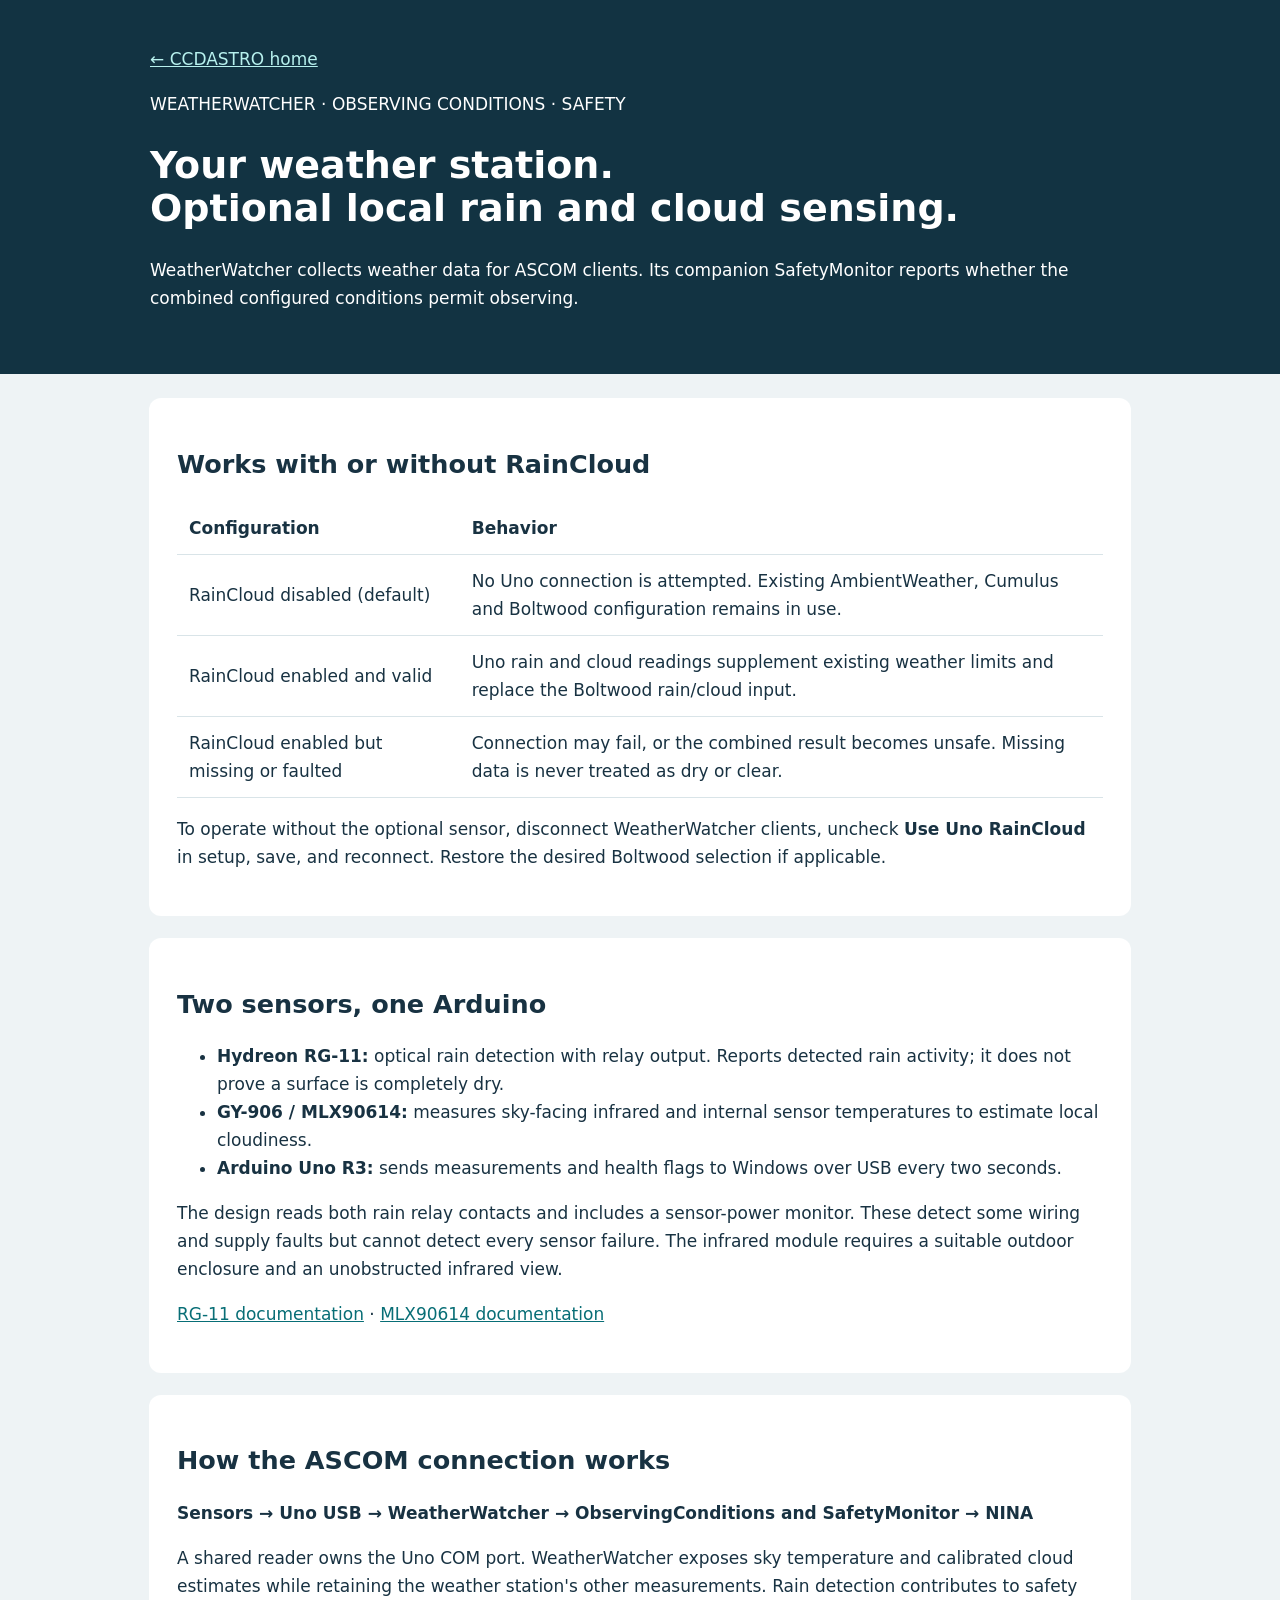
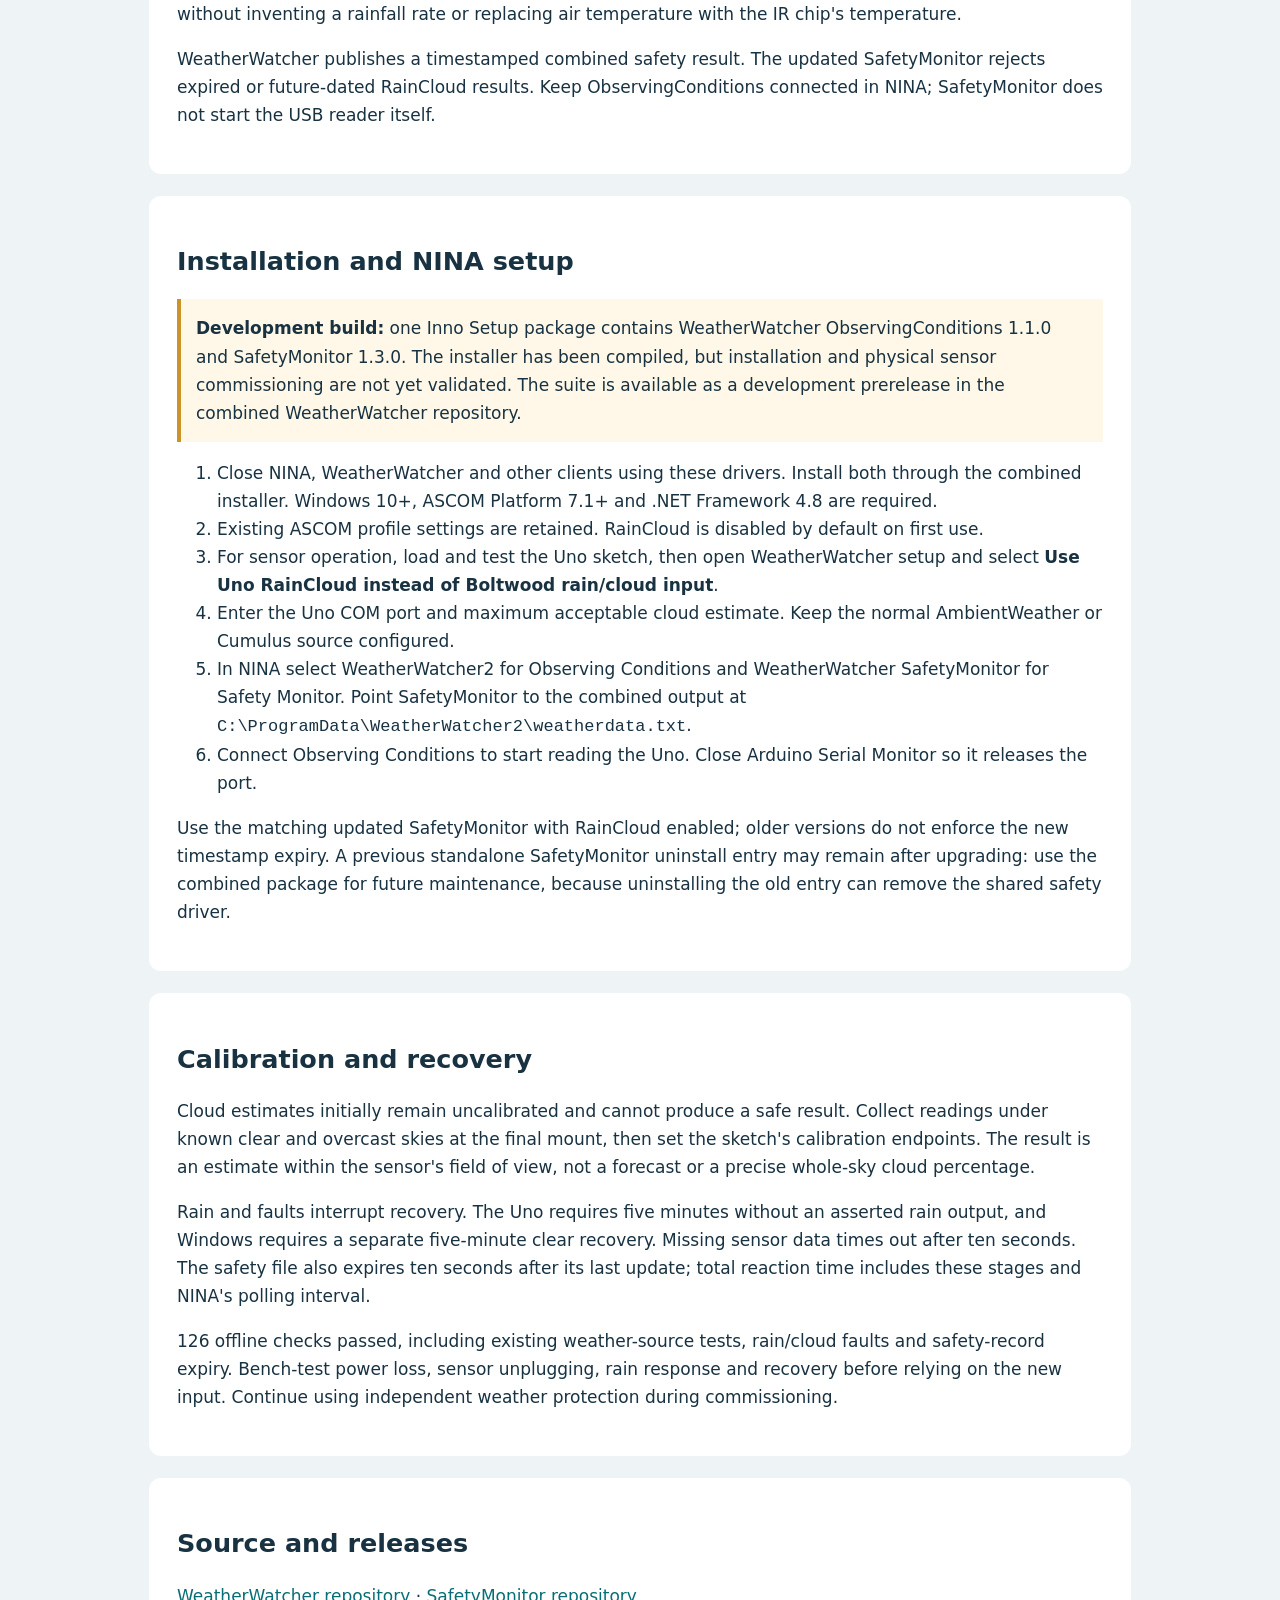
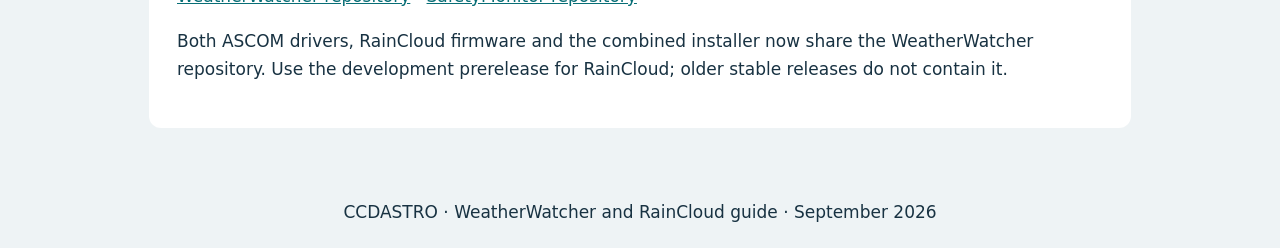
==== docs/weatherwatcher-guide.html @ ae3760fb "Consolidate WeatherWatcher, SafetyMonitor and optional RainCloud suite" ====
<!doctype html>
<html lang="en"><head><meta charset="utf-8"><meta name="viewport" content="width=device-width,initial-scale=1"><title>WeatherWatcher and RainCloud — CCDASTRO</title><style>
*{box-sizing:border-box}body{margin:0;background:#eef3f5;color:#183242;font:17px/1.65 system-ui,sans-serif}header{background:#123342;color:white;padding:45px max(24px,calc((100% - 980px)/2))}header a{color:#b7f1ee}main{max-width:1030px;margin:auto;padding:24px}section{background:white;padding:28px;border-radius:12px;margin-bottom:22px}h1{line-height:1.15;font-size:38px}h2{line-height:1.3}a{color:#086e76}table{width:100%;border-collapse:collapse}td,th{text-align:left;padding:12px;border-bottom:1px solid #d9e4e8}code{overflow-wrap:anywhere}.note{padding:15px;border-left:4px solid #cb9428;background:#fff8e8}footer{padding:24px;text-align:center}@media(max-width:600px){h1{font-size:29px}main{padding:12px}section{padding:18px}table{font-size:14px}}
</style></head><body><header><a href="index.html">← CCDASTRO home</a><p>WEATHERWATCHER · OBSERVING CONDITIONS · SAFETY</p><h1>Your weather station.<br>Optional local rain and cloud sensing.</h1><p>WeatherWatcher collects weather data for ASCOM clients. Its companion SafetyMonitor reports whether the combined configured conditions permit observing.</p></header><main>
<section><h2>Works with or without RainCloud</h2><table><tr><th>Configuration</th><th>Behavior</th></tr><tr><td>RainCloud disabled (default)</td><td>No Uno connection is attempted. Existing AmbientWeather, Cumulus and Boltwood configuration remains in use.</td></tr><tr><td>RainCloud enabled and valid</td><td>Uno rain and cloud readings supplement existing weather limits and replace the Boltwood rain/cloud input.</td></tr><tr><td>RainCloud enabled but missing or faulted</td><td>Connection may fail, or the combined result becomes unsafe. Missing data is never treated as dry or clear.</td></tr></table><p>To operate without the optional sensor, disconnect WeatherWatcher clients, uncheck <strong>Use Uno RainCloud</strong> in setup, save, and reconnect. Restore the desired Boltwood selection if applicable.</p></section>
<section><h2>Two sensors, one Arduino</h2><ul><li><strong>Hydreon RG-11:</strong> optical rain detection with relay output. Reports detected rain activity; it does not prove a surface is completely dry.</li><li><strong>GY-906 / MLX90614:</strong> measures sky-facing infrared and internal sensor temperatures to estimate local cloudiness.</li><li><strong>Arduino Uno R3:</strong> sends measurements and health flags to Windows over USB every two seconds.</li></ul><p>The design reads both rain relay contacts and includes a sensor-power monitor. These detect some wiring and supply faults but cannot detect every sensor failure. The infrared module requires a suitable outdoor enclosure and an unobstructed infrared view.</p><p><a href="https://rainsensors.com/products/rg-11/">RG-11 documentation</a> · <a href="https://www.melexis.com/en/documents/documentation/datasheets/datasheet-mlx90614">MLX90614 documentation</a></p></section>
<section><h2>How the ASCOM connection works</h2><p><strong>Sensors → Uno USB → WeatherWatcher → ObservingConditions and SafetyMonitor → NINA</strong></p><p>A shared reader owns the Uno COM port. WeatherWatcher exposes sky temperature and calibrated cloud estimates while retaining the weather station's other measurements. Rain detection contributes to safety without inventing a rainfall rate or replacing air temperature with the IR chip's temperature.</p><p>WeatherWatcher publishes a timestamped combined safety result. The updated SafetyMonitor rejects expired or future-dated RainCloud results. Keep ObservingConditions connected in NINA; SafetyMonitor does not start the USB reader itself.</p></section>
<section><h2>Installation and NINA setup</h2><p class="note"><strong>Development build:</strong> one Inno Setup package contains WeatherWatcher ObservingConditions 1.1.0 and SafetyMonitor 1.3.0. The installer has been compiled, but installation and physical sensor commissioning are not yet validated. The suite is available as a development prerelease in the combined WeatherWatcher repository.</p><ol><li>Close NINA, WeatherWatcher and other clients using these drivers. Install both through the combined installer. Windows 10+, ASCOM Platform 7.1+ and .NET Framework 4.8 are required.</li><li>Existing ASCOM profile settings are retained. RainCloud is disabled by default on first use.</li><li>For sensor operation, load and test the Uno sketch, then open WeatherWatcher setup and select <strong>Use Uno RainCloud instead of Boltwood rain/cloud input</strong>.</li><li>Enter the Uno COM port and maximum acceptable cloud estimate. Keep the normal AmbientWeather or Cumulus source configured.</li><li>In NINA select WeatherWatcher2 for Observing Conditions and WeatherWatcher SafetyMonitor for Safety Monitor. Point SafetyMonitor to the combined output at <code>C:\ProgramData\WeatherWatcher2\weatherdata.txt</code>.</li><li>Connect Observing Conditions to start reading the Uno. Close Arduino Serial Monitor so it releases the port.</li></ol><p>Use the matching updated SafetyMonitor with RainCloud enabled; older versions do not enforce the new timestamp expiry. A previous standalone SafetyMonitor uninstall entry may remain after upgrading: use the combined package for future maintenance, because uninstalling the old entry can remove the shared safety driver.</p></section>
<section><h2>Calibration and recovery</h2><p>Cloud estimates initially remain uncalibrated and cannot produce a safe result. Collect readings under known clear and overcast skies at the final mount, then set the sketch's calibration endpoints. The result is an estimate within the sensor's field of view, not a forecast or a precise whole-sky cloud percentage.</p><p>Rain and faults interrupt recovery. The Uno requires five minutes without an asserted rain output, and Windows requires a separate five-minute clear recovery. Missing sensor data times out after ten seconds. The safety file also expires ten seconds after its last update; total reaction time includes these stages and NINA's polling interval.</p><p>126 offline checks passed, including existing weather-source tests, rain/cloud faults and safety-record expiry. Bench-test power loss, sensor unplugging, rain response and recovery before relying on the new input. Continue using independent weather protection during commissioning.</p></section>
<section><h2>Source and releases</h2><p><a href="https://github.com/CCDASTRO/WeatherWatcher2.ObservingConditions">WeatherWatcher repository</a> · <a href="https://github.com/CCDASTRO/SNFSafety">SafetyMonitor repository</a></p><p>Both ASCOM drivers, RainCloud firmware and the combined installer now share the WeatherWatcher repository. Use the development prerelease for RainCloud; older stable releases do not contain it.</p></section></main><footer>CCDASTRO · WeatherWatcher and RainCloud guide · September 2026</footer></body></html>
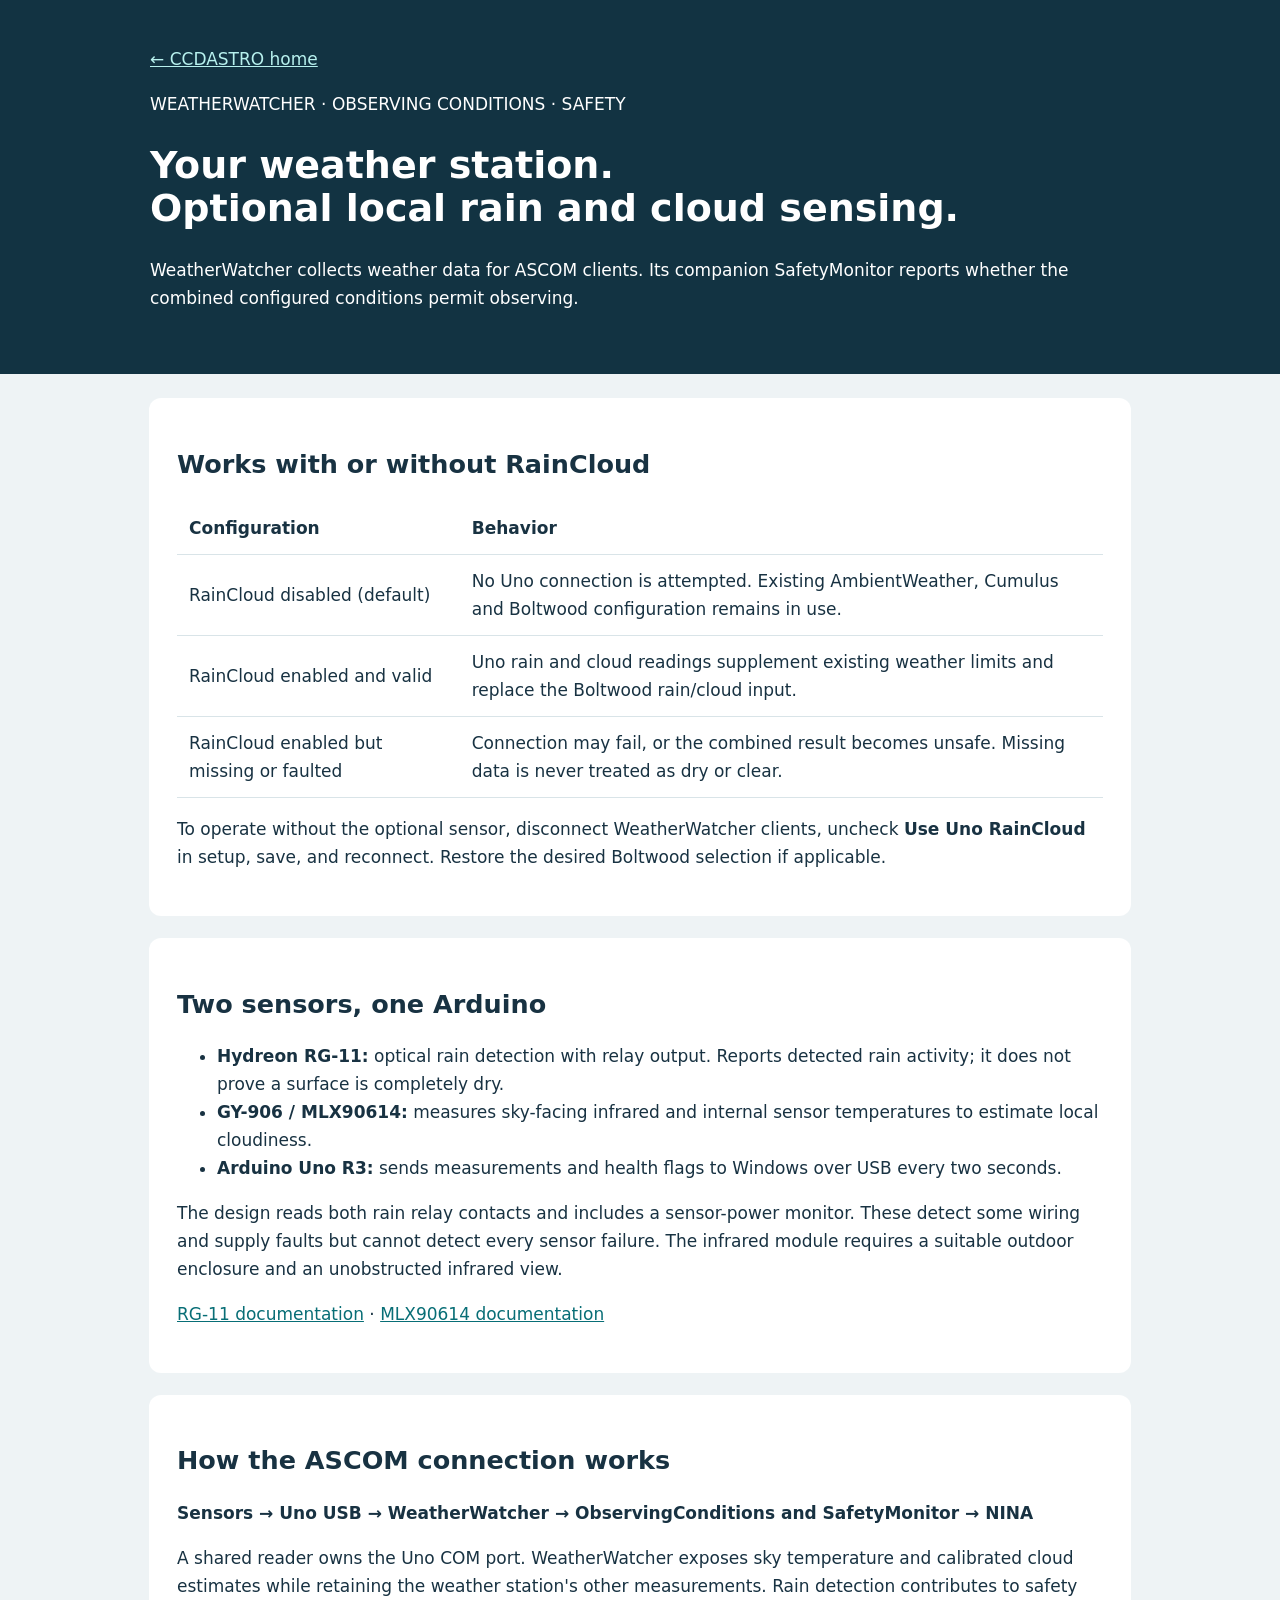
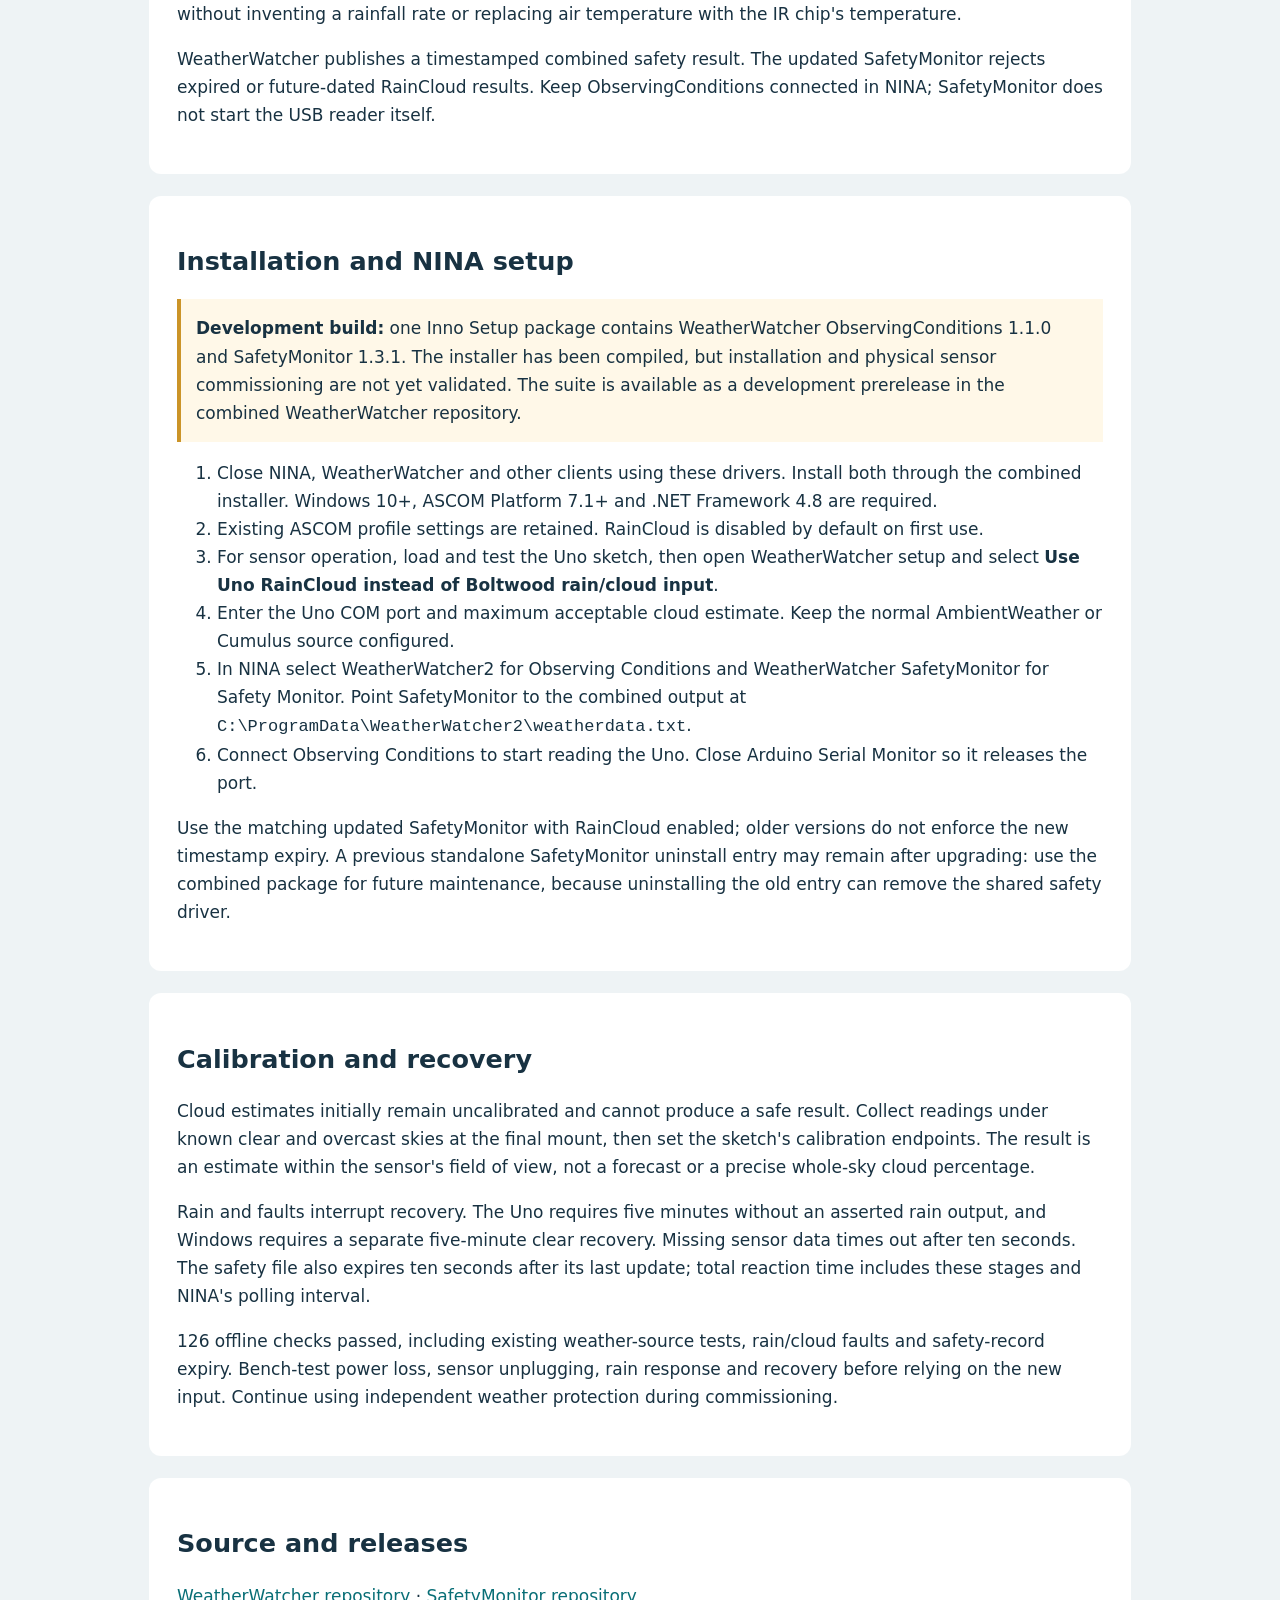
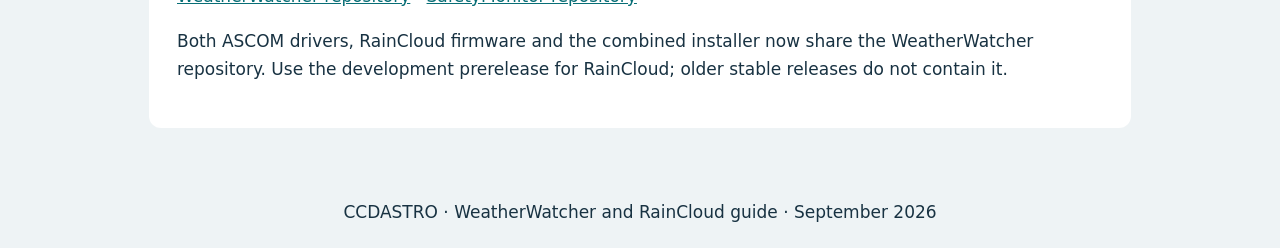
==== commit 43186315: "Fix SafetyMonitor AnyCPU registration and guard installer architecture" ====
--- a/docs/weatherwatcher-guide.html
+++ b/docs/weatherwatcher-guide.html
@@ -5,6 +5,6 @@
 <section><h2>Works with or without RainCloud</h2><table><tr><th>Configuration</th><th>Behavior</th></tr><tr><td>RainCloud disabled (default)</td><td>No Uno connection is attempted. Existing AmbientWeather, Cumulus and Boltwood configuration remains in use.</td></tr><tr><td>RainCloud enabled and valid</td><td>Uno rain and cloud readings supplement existing weather limits and replace the Boltwood rain/cloud input.</td></tr><tr><td>RainCloud enabled but missing or faulted</td><td>Connection may fail, or the combined result becomes unsafe. Missing data is never treated as dry or clear.</td></tr></table><p>To operate without the optional sensor, disconnect WeatherWatcher clients, uncheck <strong>Use Uno RainCloud</strong> in setup, save, and reconnect. Restore the desired Boltwood selection if applicable.</p></section>
 <section><h2>Two sensors, one Arduino</h2><ul><li><strong>Hydreon RG-11:</strong> optical rain detection with relay output. Reports detected rain activity; it does not prove a surface is completely dry.</li><li><strong>GY-906 / MLX90614:</strong> measures sky-facing infrared and internal sensor temperatures to estimate local cloudiness.</li><li><strong>Arduino Uno R3:</strong> sends measurements and health flags to Windows over USB every two seconds.</li></ul><p>The design reads both rain relay contacts and includes a sensor-power monitor. These detect some wiring and supply faults but cannot detect every sensor failure. The infrared module requires a suitable outdoor enclosure and an unobstructed infrared view.</p><p><a href="https://rainsensors.com/products/rg-11/">RG-11 documentation</a> · <a href="https://www.melexis.com/en/documents/documentation/datasheets/datasheet-mlx90614">MLX90614 documentation</a></p></section>
 <section><h2>How the ASCOM connection works</h2><p><strong>Sensors → Uno USB → WeatherWatcher → ObservingConditions and SafetyMonitor → NINA</strong></p><p>A shared reader owns the Uno COM port. WeatherWatcher exposes sky temperature and calibrated cloud estimates while retaining the weather station's other measurements. Rain detection contributes to safety without inventing a rainfall rate or replacing air temperature with the IR chip's temperature.</p><p>WeatherWatcher publishes a timestamped combined safety result. The updated SafetyMonitor rejects expired or future-dated RainCloud results. Keep ObservingConditions connected in NINA; SafetyMonitor does not start the USB reader itself.</p></section>
-<section><h2>Installation and NINA setup</h2><p class="note"><strong>Development build:</strong> one Inno Setup package contains WeatherWatcher ObservingConditions 1.1.0 and SafetyMonitor 1.3.0. The installer has been compiled, but installation and physical sensor commissioning are not yet validated. The suite is available as a development prerelease in the combined WeatherWatcher repository.</p><ol><li>Close NINA, WeatherWatcher and other clients using these drivers. Install both through the combined installer. Windows 10+, ASCOM Platform 7.1+ and .NET Framework 4.8 are required.</li><li>Existing ASCOM profile settings are retained. RainCloud is disabled by default on first use.</li><li>For sensor operation, load and test the Uno sketch, then open WeatherWatcher setup and select <strong>Use Uno RainCloud instead of Boltwood rain/cloud input</strong>.</li><li>Enter the Uno COM port and maximum acceptable cloud estimate. Keep the normal AmbientWeather or Cumulus source configured.</li><li>In NINA select WeatherWatcher2 for Observing Conditions and WeatherWatcher SafetyMonitor for Safety Monitor. Point SafetyMonitor to the combined output at <code>C:\ProgramData\WeatherWatcher2\weatherdata.txt</code>.</li><li>Connect Observing Conditions to start reading the Uno. Close Arduino Serial Monitor so it releases the port.</li></ol><p>Use the matching updated SafetyMonitor with RainCloud enabled; older versions do not enforce the new timestamp expiry. A previous standalone SafetyMonitor uninstall entry may remain after upgrading: use the combined package for future maintenance, because uninstalling the old entry can remove the shared safety driver.</p></section>
+<section><h2>Installation and NINA setup</h2><p class="note"><strong>Development build:</strong> one Inno Setup package contains WeatherWatcher ObservingConditions 1.1.0 and SafetyMonitor 1.3.1. The installer has been compiled, but installation and physical sensor commissioning are not yet validated. The suite is available as a development prerelease in the combined WeatherWatcher repository.</p><ol><li>Close NINA, WeatherWatcher and other clients using these drivers. Install both through the combined installer. Windows 10+, ASCOM Platform 7.1+ and .NET Framework 4.8 are required.</li><li>Existing ASCOM profile settings are retained. RainCloud is disabled by default on first use.</li><li>For sensor operation, load and test the Uno sketch, then open WeatherWatcher setup and select <strong>Use Uno RainCloud instead of Boltwood rain/cloud input</strong>.</li><li>Enter the Uno COM port and maximum acceptable cloud estimate. Keep the normal AmbientWeather or Cumulus source configured.</li><li>In NINA select WeatherWatcher2 for Observing Conditions and WeatherWatcher SafetyMonitor for Safety Monitor. Point SafetyMonitor to the combined output at <code>C:\ProgramData\WeatherWatcher2\weatherdata.txt</code>.</li><li>Connect Observing Conditions to start reading the Uno. Close Arduino Serial Monitor so it releases the port.</li></ol><p>Use the matching updated SafetyMonitor with RainCloud enabled; older versions do not enforce the new timestamp expiry. A previous standalone SafetyMonitor uninstall entry may remain after upgrading: use the combined package for future maintenance, because uninstalling the old entry can remove the shared safety driver.</p></section>
 <section><h2>Calibration and recovery</h2><p>Cloud estimates initially remain uncalibrated and cannot produce a safe result. Collect readings under known clear and overcast skies at the final mount, then set the sketch's calibration endpoints. The result is an estimate within the sensor's field of view, not a forecast or a precise whole-sky cloud percentage.</p><p>Rain and faults interrupt recovery. The Uno requires five minutes without an asserted rain output, and Windows requires a separate five-minute clear recovery. Missing sensor data times out after ten seconds. The safety file also expires ten seconds after its last update; total reaction time includes these stages and NINA's polling interval.</p><p>126 offline checks passed, including existing weather-source tests, rain/cloud faults and safety-record expiry. Bench-test power loss, sensor unplugging, rain response and recovery before relying on the new input. Continue using independent weather protection during commissioning.</p></section>
 <section><h2>Source and releases</h2><p><a href="https://github.com/CCDASTRO/WeatherWatcher2.ObservingConditions">WeatherWatcher repository</a> · <a href="https://github.com/CCDASTRO/SNFSafety">SafetyMonitor repository</a></p><p>Both ASCOM drivers, RainCloud firmware and the combined installer now share the WeatherWatcher repository. Use the development prerelease for RainCloud; older stable releases do not contain it.</p></section></main><footer>CCDASTRO · WeatherWatcher and RainCloud guide · September 2026</footer></body></html>
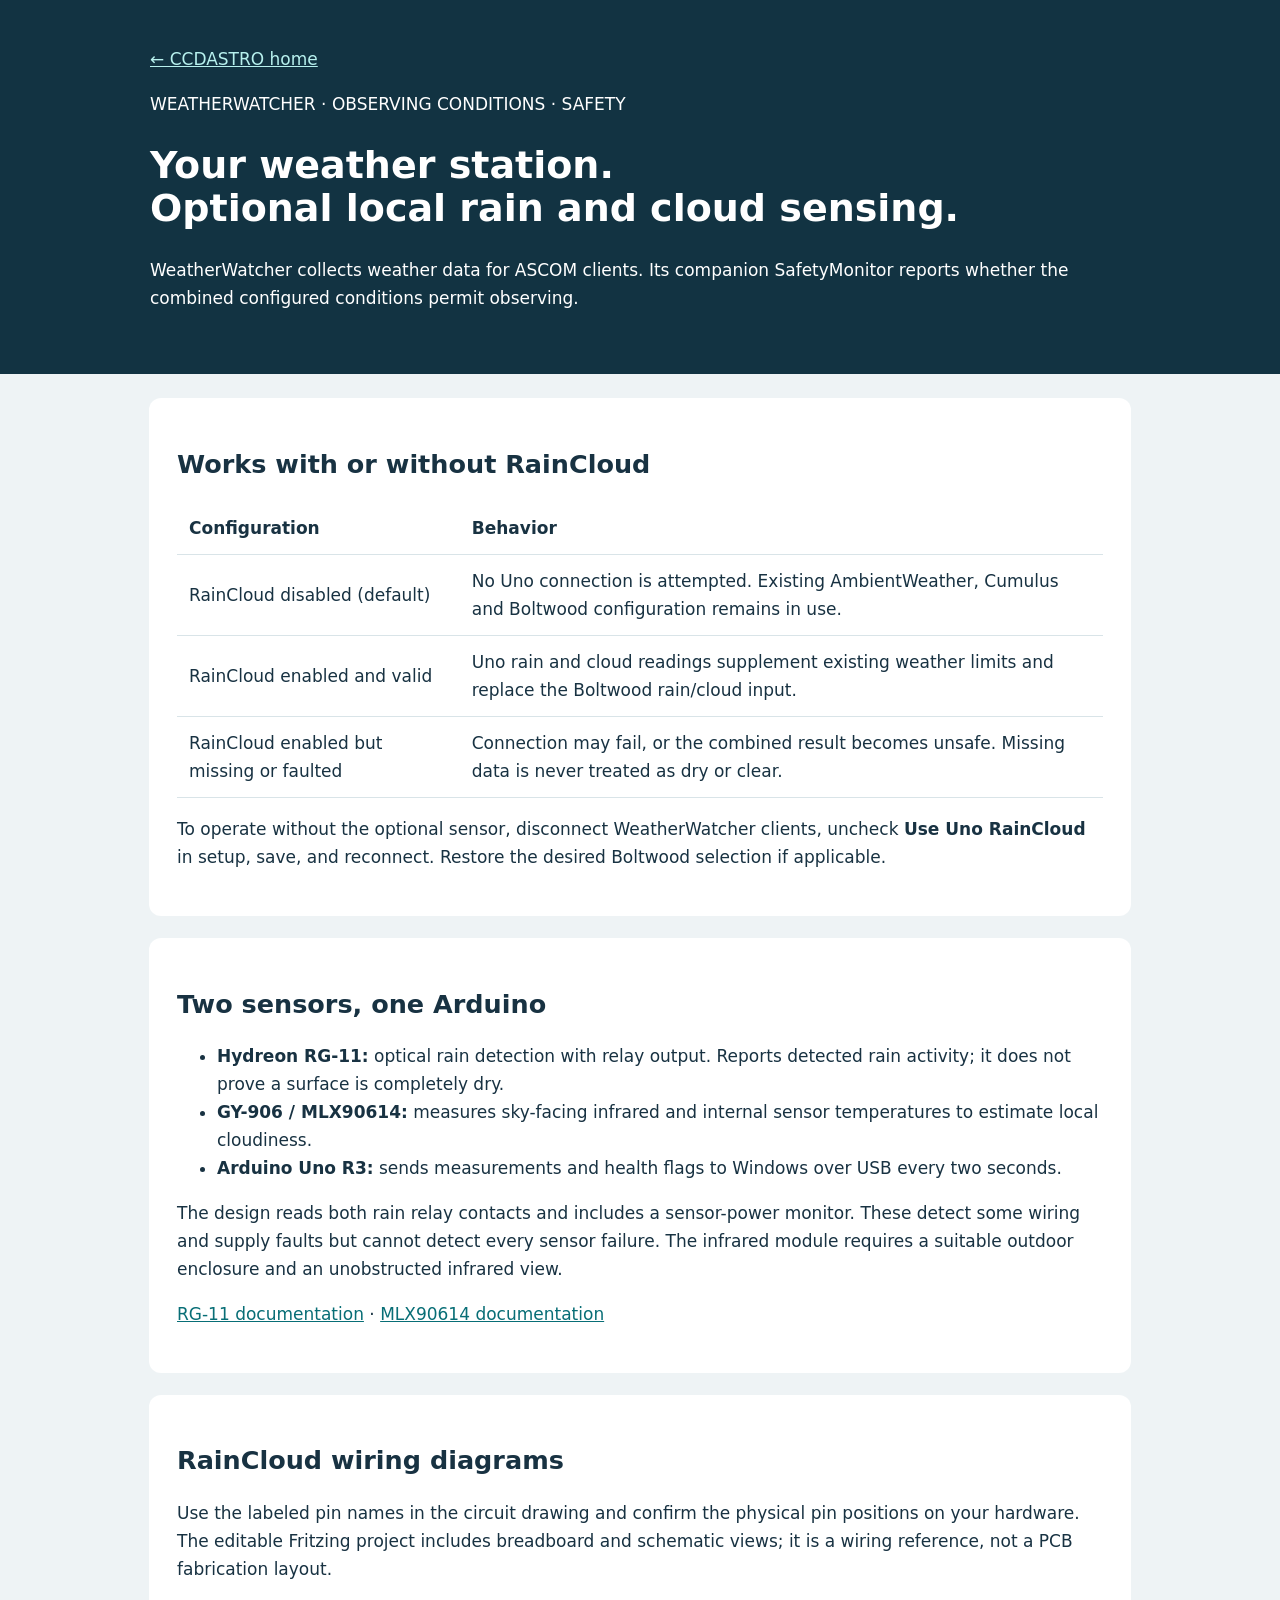
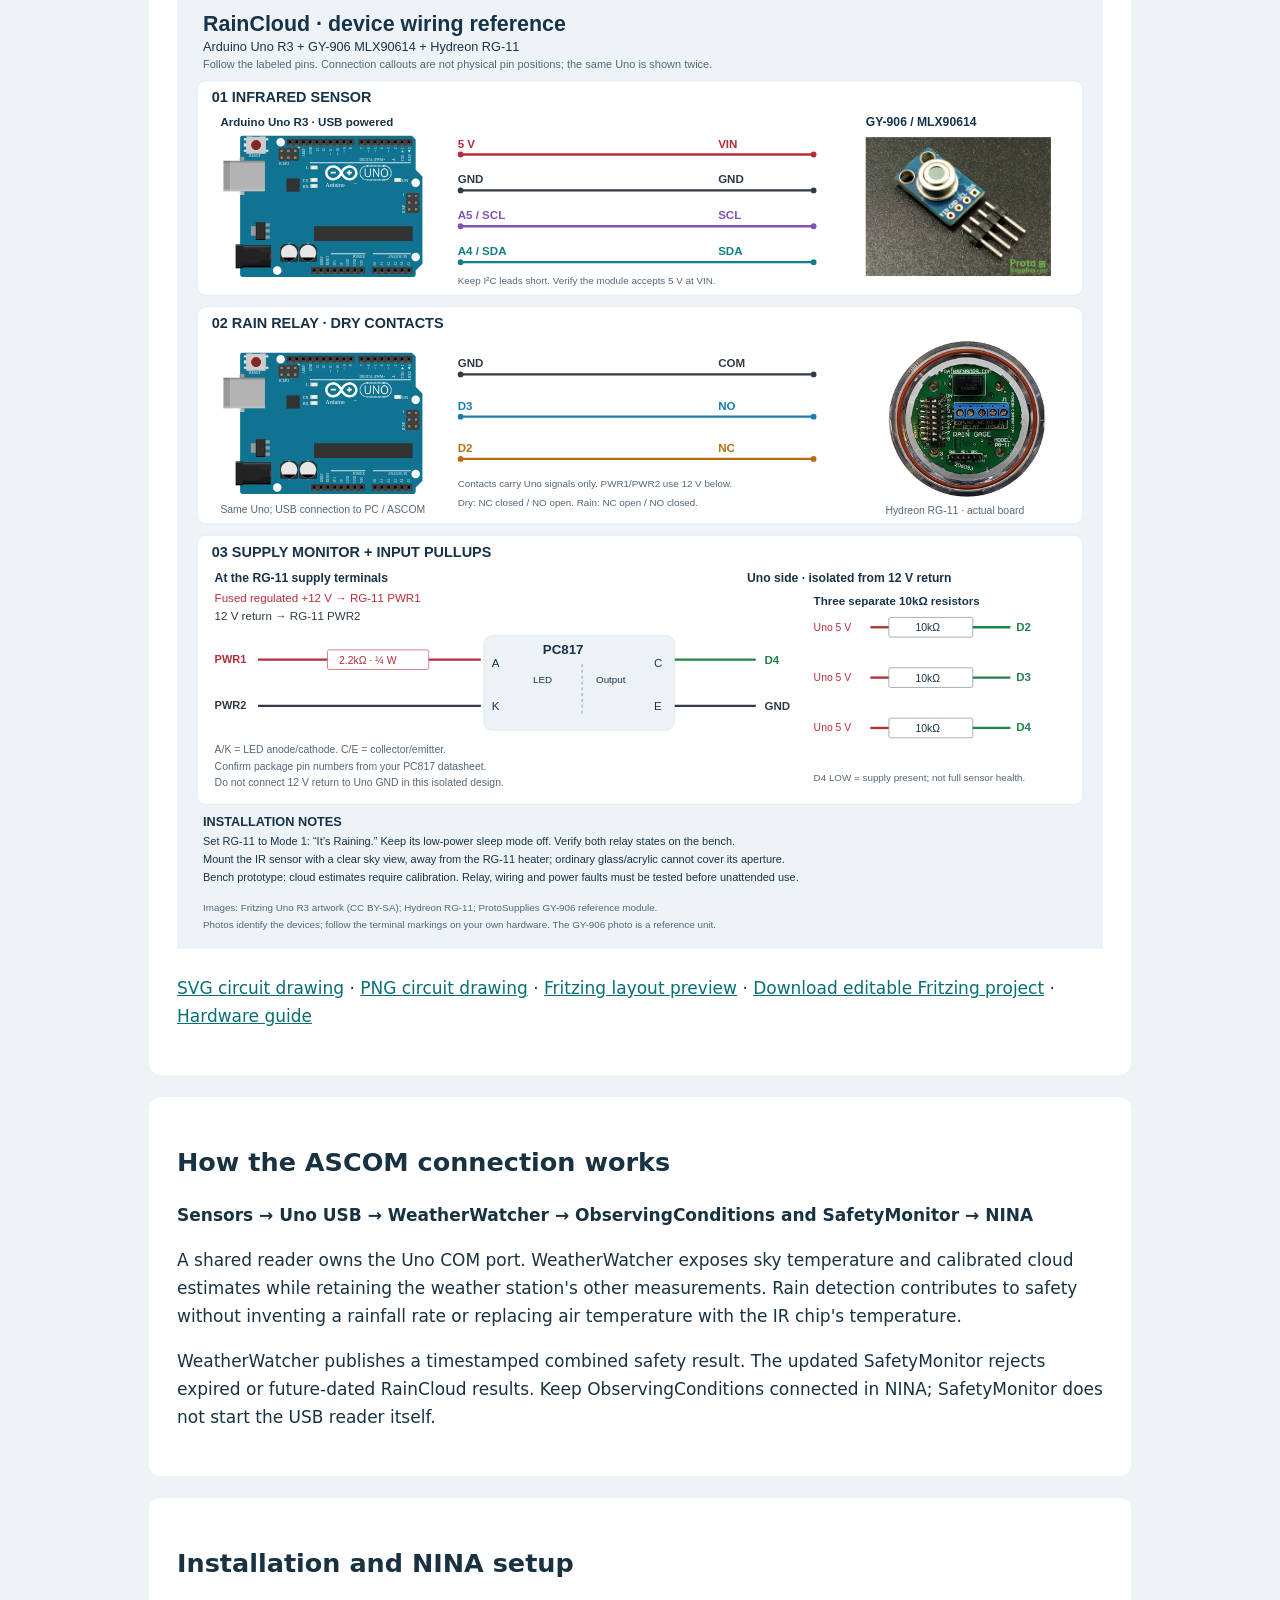
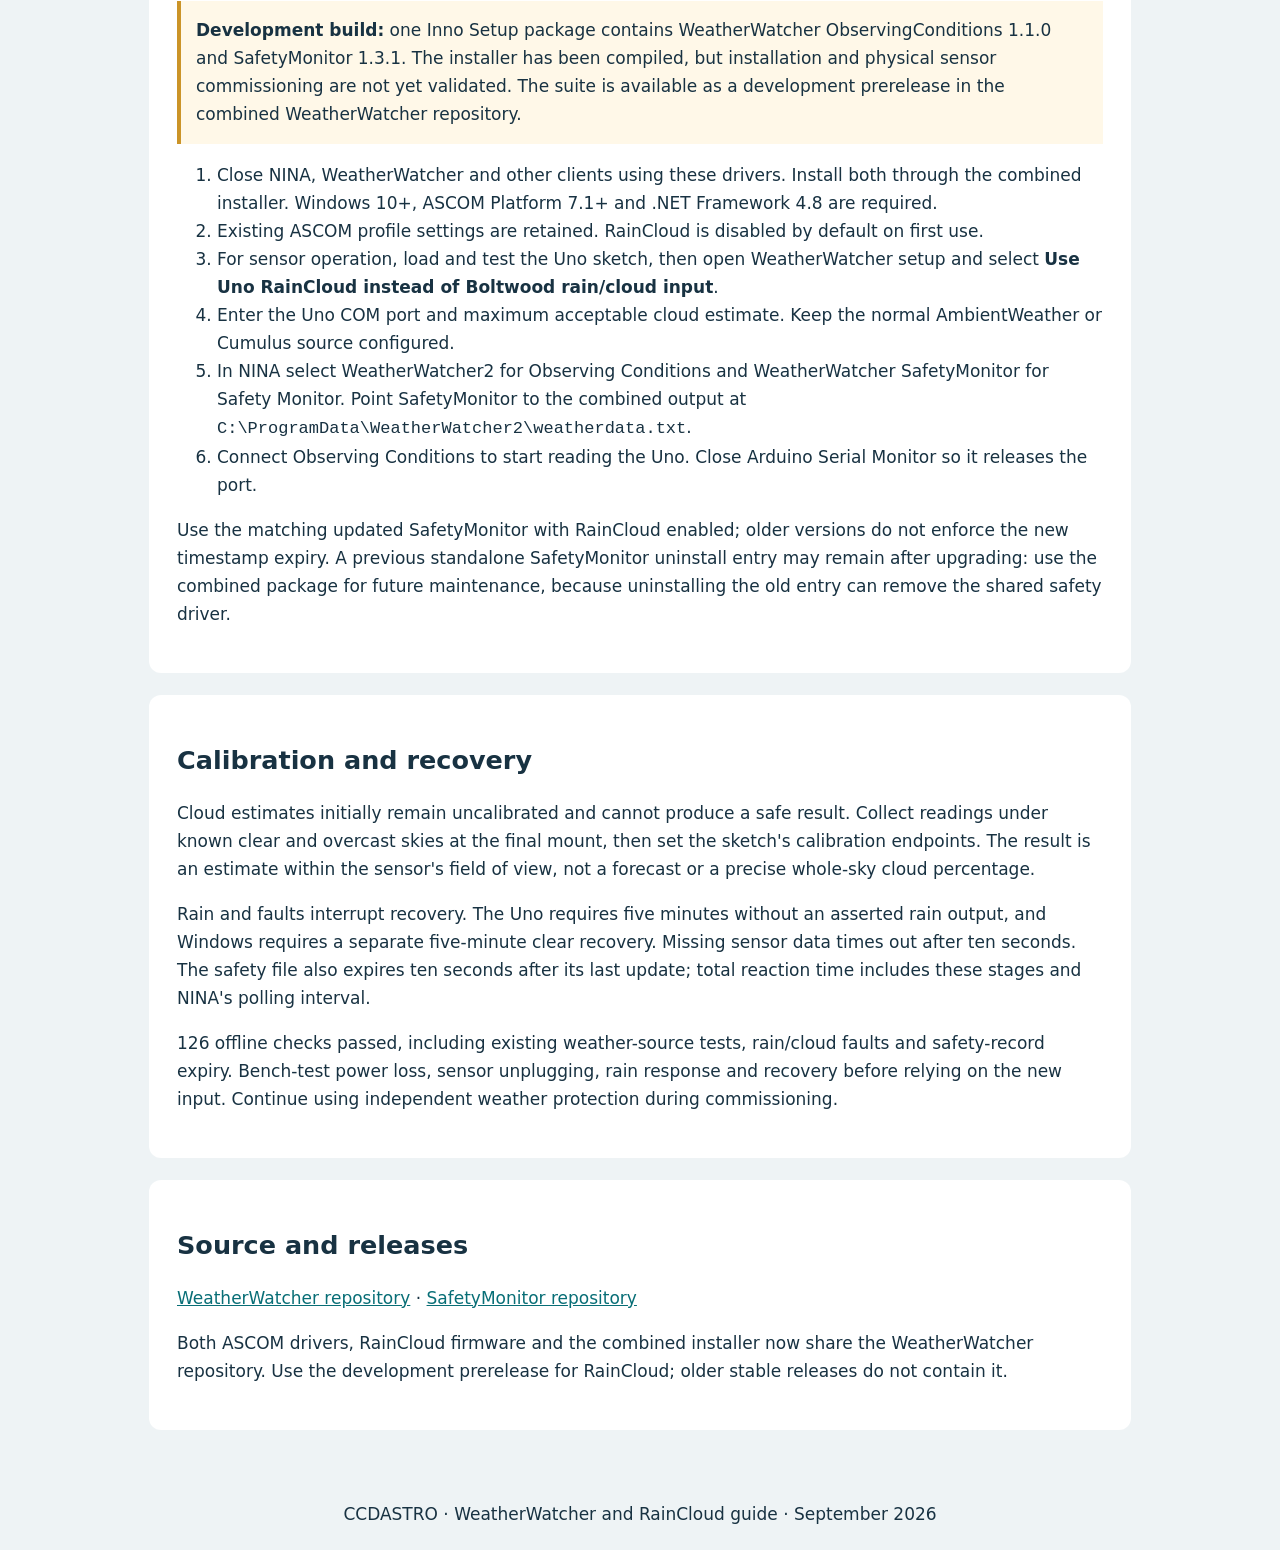
==== commit 072583d3: "Add RainCloud wiring diagrams and Fritzing project" ====
--- a/docs/weatherwatcher-guide.html
+++ b/docs/weatherwatcher-guide.html
@@ -4,6 +4,7 @@
 </style></head><body><header><a href="index.html">← CCDASTRO home</a><p>WEATHERWATCHER · OBSERVING CONDITIONS · SAFETY</p><h1>Your weather station.<br>Optional local rain and cloud sensing.</h1><p>WeatherWatcher collects weather data for ASCOM clients. Its companion SafetyMonitor reports whether the combined configured conditions permit observing.</p></header><main>
 <section><h2>Works with or without RainCloud</h2><table><tr><th>Configuration</th><th>Behavior</th></tr><tr><td>RainCloud disabled (default)</td><td>No Uno connection is attempted. Existing AmbientWeather, Cumulus and Boltwood configuration remains in use.</td></tr><tr><td>RainCloud enabled and valid</td><td>Uno rain and cloud readings supplement existing weather limits and replace the Boltwood rain/cloud input.</td></tr><tr><td>RainCloud enabled but missing or faulted</td><td>Connection may fail, or the combined result becomes unsafe. Missing data is never treated as dry or clear.</td></tr></table><p>To operate without the optional sensor, disconnect WeatherWatcher clients, uncheck <strong>Use Uno RainCloud</strong> in setup, save, and reconnect. Restore the desired Boltwood selection if applicable.</p></section>
 <section><h2>Two sensors, one Arduino</h2><ul><li><strong>Hydreon RG-11:</strong> optical rain detection with relay output. Reports detected rain activity; it does not prove a surface is completely dry.</li><li><strong>GY-906 / MLX90614:</strong> measures sky-facing infrared and internal sensor temperatures to estimate local cloudiness.</li><li><strong>Arduino Uno R3:</strong> sends measurements and health flags to Windows over USB every two seconds.</li></ul><p>The design reads both rain relay contacts and includes a sensor-power monitor. These detect some wiring and supply faults but cannot detect every sensor failure. The infrared module requires a suitable outdoor enclosure and an unobstructed infrared view.</p><p><a href="https://rainsensors.com/products/rg-11/">RG-11 documentation</a> · <a href="https://www.melexis.com/en/documents/documentation/datasheets/datasheet-mlx90614">MLX90614 documentation</a></p></section>
+<section id="wiring-diagram"><h2>RainCloud wiring diagrams</h2><p>Use the labeled pin names in the circuit drawing and confirm the physical pin positions on your hardware. The editable Fritzing project includes breadboard and schematic views; it is a wiring reference, not a PCB fabrication layout.</p><p><a href="RainCloud/images/raincloud-wiring.svg"><img src="RainCloud/images/raincloud-wiring.svg" alt="RainCloud Uno, GY-906, RG-11 and isolated supply-monitor wiring" style="width:100%;height:auto"></a></p><p><a href="RainCloud/images/raincloud-wiring.svg">SVG circuit drawing</a> · <a href="RainCloud/images/raincloud-wiring.png">PNG circuit drawing</a> · <a href="RainCloud/images/raincloud-fritzing-layout.png">Fritzing layout preview</a> · <a href="RainCloud/raincloud-wiring.fzz">Download editable Fritzing project</a> · <a href="RainCloud/HARDWARE.md">Hardware guide</a></p></section>
 <section><h2>How the ASCOM connection works</h2><p><strong>Sensors → Uno USB → WeatherWatcher → ObservingConditions and SafetyMonitor → NINA</strong></p><p>A shared reader owns the Uno COM port. WeatherWatcher exposes sky temperature and calibrated cloud estimates while retaining the weather station's other measurements. Rain detection contributes to safety without inventing a rainfall rate or replacing air temperature with the IR chip's temperature.</p><p>WeatherWatcher publishes a timestamped combined safety result. The updated SafetyMonitor rejects expired or future-dated RainCloud results. Keep ObservingConditions connected in NINA; SafetyMonitor does not start the USB reader itself.</p></section>
 <section><h2>Installation and NINA setup</h2><p class="note"><strong>Development build:</strong> one Inno Setup package contains WeatherWatcher ObservingConditions 1.1.0 and SafetyMonitor 1.3.1. The installer has been compiled, but installation and physical sensor commissioning are not yet validated. The suite is available as a development prerelease in the combined WeatherWatcher repository.</p><ol><li>Close NINA, WeatherWatcher and other clients using these drivers. Install both through the combined installer. Windows 10+, ASCOM Platform 7.1+ and .NET Framework 4.8 are required.</li><li>Existing ASCOM profile settings are retained. RainCloud is disabled by default on first use.</li><li>For sensor operation, load and test the Uno sketch, then open WeatherWatcher setup and select <strong>Use Uno RainCloud instead of Boltwood rain/cloud input</strong>.</li><li>Enter the Uno COM port and maximum acceptable cloud estimate. Keep the normal AmbientWeather or Cumulus source configured.</li><li>In NINA select WeatherWatcher2 for Observing Conditions and WeatherWatcher SafetyMonitor for Safety Monitor. Point SafetyMonitor to the combined output at <code>C:\ProgramData\WeatherWatcher2\weatherdata.txt</code>.</li><li>Connect Observing Conditions to start reading the Uno. Close Arduino Serial Monitor so it releases the port.</li></ol><p>Use the matching updated SafetyMonitor with RainCloud enabled; older versions do not enforce the new timestamp expiry. A previous standalone SafetyMonitor uninstall entry may remain after upgrading: use the combined package for future maintenance, because uninstalling the old entry can remove the shared safety driver.</p></section>
 <section><h2>Calibration and recovery</h2><p>Cloud estimates initially remain uncalibrated and cannot produce a safe result. Collect readings under known clear and overcast skies at the final mount, then set the sketch's calibration endpoints. The result is an estimate within the sensor's field of view, not a forecast or a precise whole-sky cloud percentage.</p><p>Rain and faults interrupt recovery. The Uno requires five minutes without an asserted rain output, and Windows requires a separate five-minute clear recovery. Missing sensor data times out after ten seconds. The safety file also expires ten seconds after its last update; total reaction time includes these stages and NINA's polling interval.</p><p>126 offline checks passed, including existing weather-source tests, rain/cloud faults and safety-record expiry. Bench-test power loss, sensor unplugging, rain response and recovery before relying on the new input. Continue using independent weather protection during commissioning.</p></section>
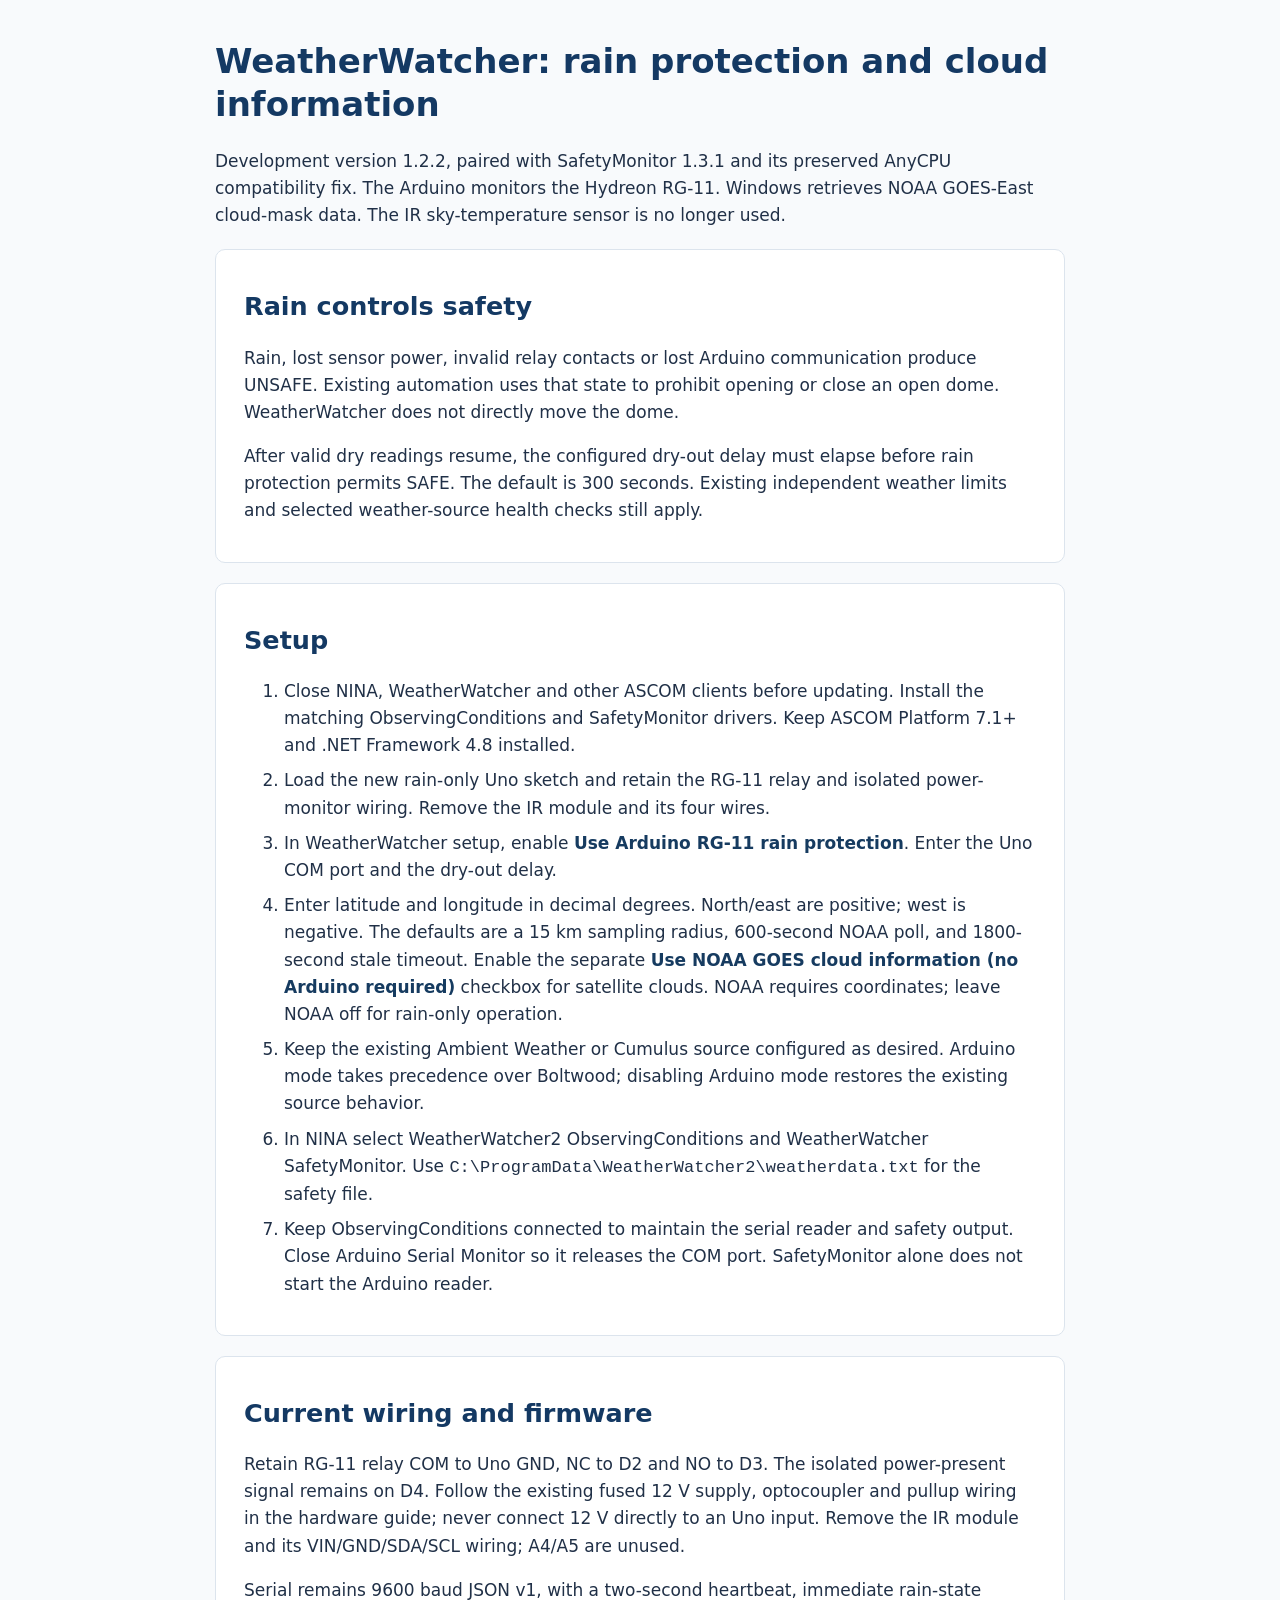
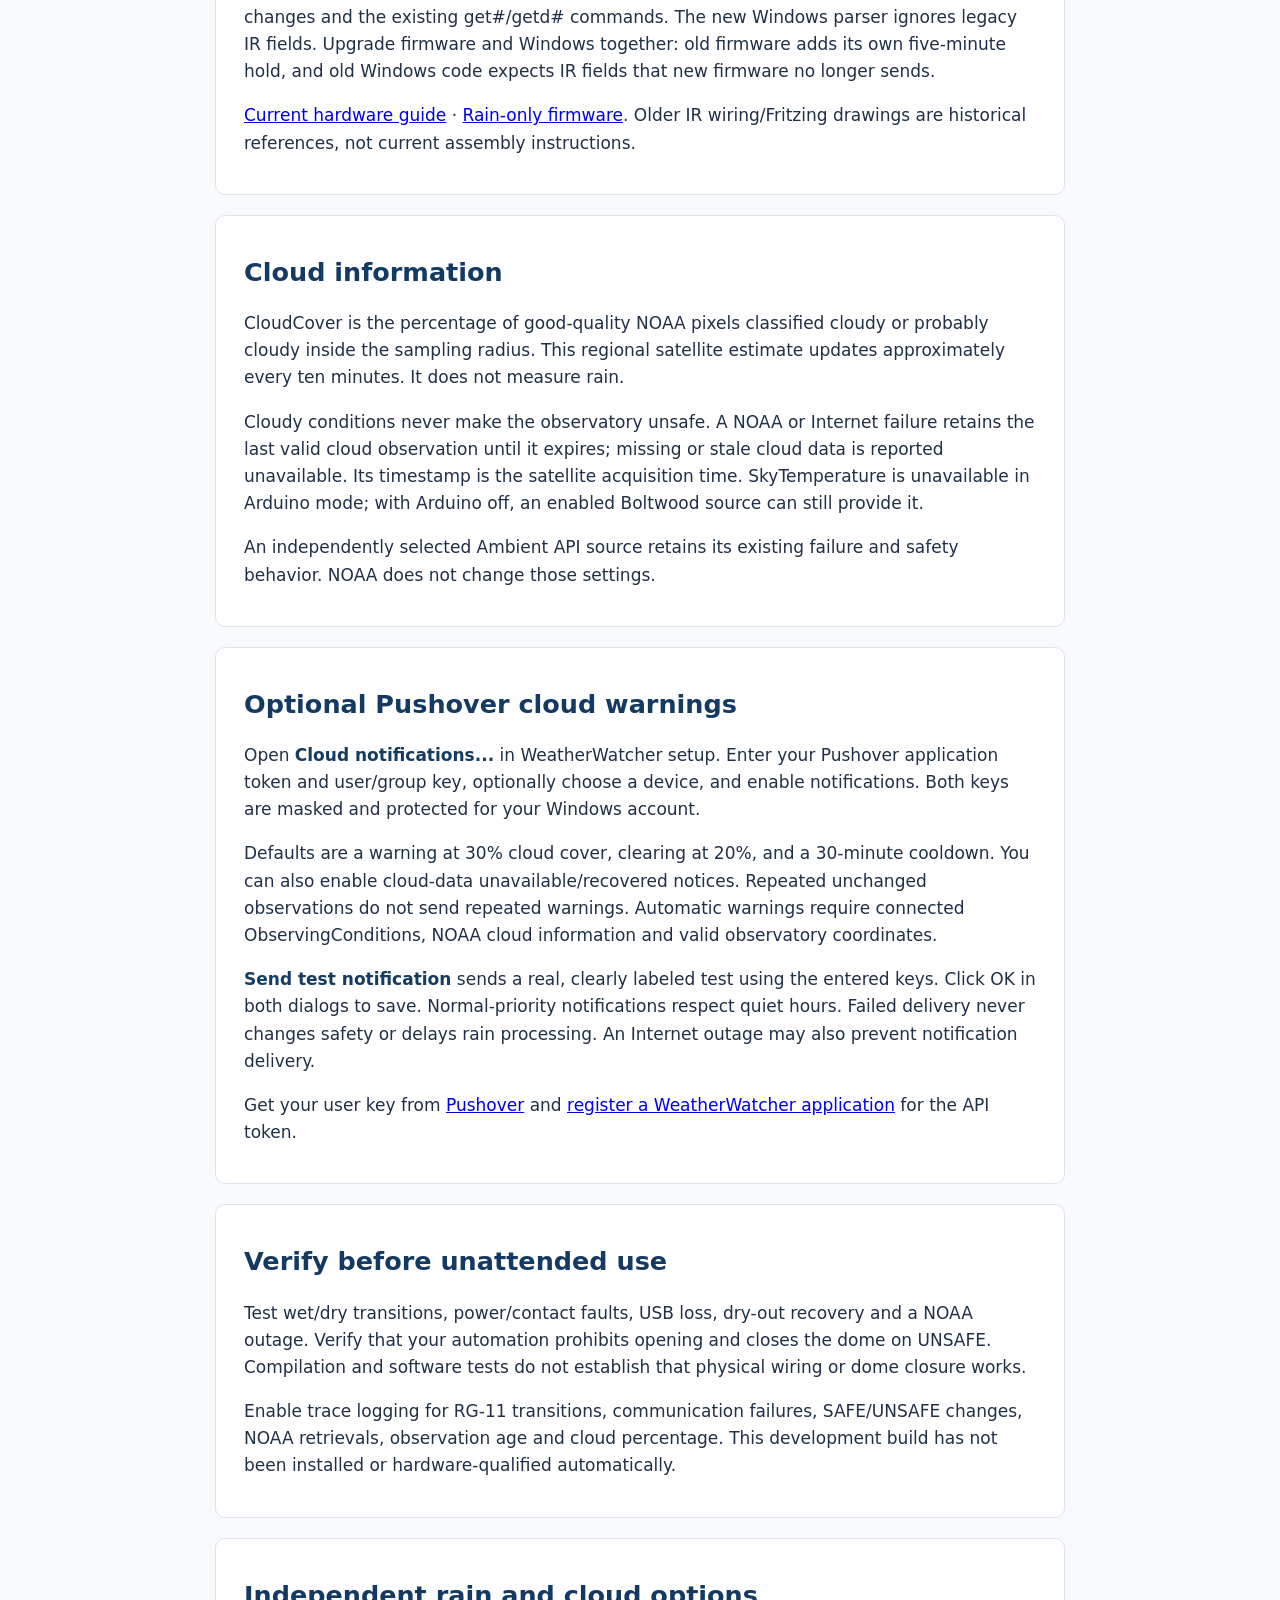
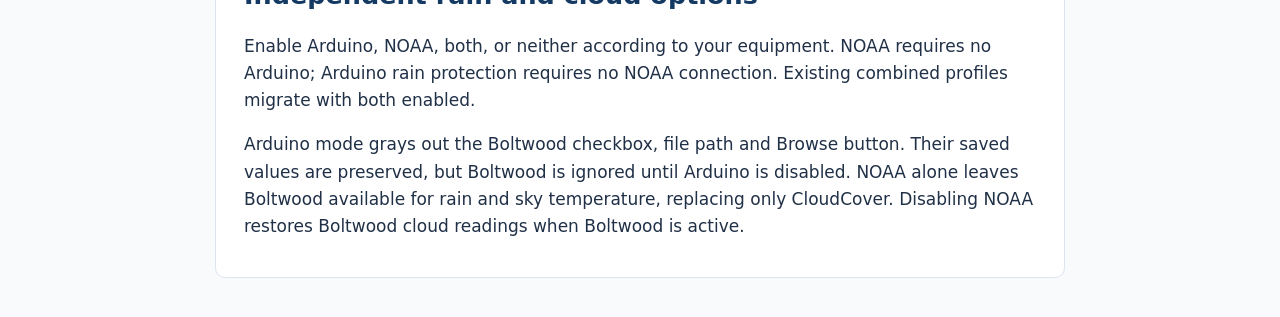
==== commit 5efe8529: "Separate Arduino rain protection and NOAA cloud options in 1.2.2" ====
--- a/docs/weatherwatcher-guide.html
+++ b/docs/weatherwatcher-guide.html
@@ -1,11 +1,27 @@
 <!doctype html>
-<html lang="en"><head><meta charset="utf-8"><meta name="viewport" content="width=device-width,initial-scale=1"><title>WeatherWatcher and RainCloud — CCDASTRO</title><style>
-*{box-sizing:border-box}body{margin:0;background:#eef3f5;color:#183242;font:17px/1.65 system-ui,sans-serif}header{background:#123342;color:white;padding:45px max(24px,calc((100% - 980px)/2))}header a{color:#b7f1ee}main{max-width:1030px;margin:auto;padding:24px}section{background:white;padding:28px;border-radius:12px;margin-bottom:22px}h1{line-height:1.15;font-size:38px}h2{line-height:1.3}a{color:#086e76}table{width:100%;border-collapse:collapse}td,th{text-align:left;padding:12px;border-bottom:1px solid #d9e4e8}code{overflow-wrap:anywhere}.note{padding:15px;border-left:4px solid #cb9428;background:#fff8e8}footer{padding:24px;text-align:center}@media(max-width:600px){h1{font-size:29px}main{padding:12px}section{padding:18px}table{font-size:14px}}
-</style></head><body><header><a href="index.html">← CCDASTRO home</a><p>WEATHERWATCHER · OBSERVING CONDITIONS · SAFETY</p><h1>Your weather station.<br>Optional local rain and cloud sensing.</h1><p>WeatherWatcher collects weather data for ASCOM clients. Its companion SafetyMonitor reports whether the combined configured conditions permit observing.</p></header><main>
-<section><h2>Works with or without RainCloud</h2><table><tr><th>Configuration</th><th>Behavior</th></tr><tr><td>RainCloud disabled (default)</td><td>No Uno connection is attempted. Existing AmbientWeather, Cumulus and Boltwood configuration remains in use.</td></tr><tr><td>RainCloud enabled and valid</td><td>Uno rain and cloud readings supplement existing weather limits and replace the Boltwood rain/cloud input.</td></tr><tr><td>RainCloud enabled but missing or faulted</td><td>Connection may fail, or the combined result becomes unsafe. Missing data is never treated as dry or clear.</td></tr></table><p>To operate without the optional sensor, disconnect WeatherWatcher clients, uncheck <strong>Use Uno RainCloud</strong> in setup, save, and reconnect. Restore the desired Boltwood selection if applicable.</p></section>
-<section><h2>Two sensors, one Arduino</h2><ul><li><strong>Hydreon RG-11:</strong> optical rain detection with relay output. Reports detected rain activity; it does not prove a surface is completely dry.</li><li><strong>GY-906 / MLX90614:</strong> measures sky-facing infrared and internal sensor temperatures to estimate local cloudiness.</li><li><strong>Arduino Uno R3:</strong> sends measurements and health flags to Windows over USB every two seconds.</li></ul><p>The design reads both rain relay contacts and includes a sensor-power monitor. These detect some wiring and supply faults but cannot detect every sensor failure. The infrared module requires a suitable outdoor enclosure and an unobstructed infrared view.</p><p><a href="https://rainsensors.com/products/rg-11/">RG-11 documentation</a> · <a href="https://www.melexis.com/en/documents/documentation/datasheets/datasheet-mlx90614">MLX90614 documentation</a></p></section>
-<section id="wiring-diagram"><h2>RainCloud wiring diagrams</h2><p>Use the labeled pin names in the circuit drawing and confirm the physical pin positions on your hardware. The editable Fritzing project includes breadboard and schematic views; it is a wiring reference, not a PCB fabrication layout.</p><p><a href="RainCloud/images/raincloud-wiring.svg"><img src="RainCloud/images/raincloud-wiring.svg" alt="RainCloud Uno, GY-906, RG-11 and isolated supply-monitor wiring" style="width:100%;height:auto"></a></p><p><a href="RainCloud/images/raincloud-wiring.svg">SVG circuit drawing</a> · <a href="RainCloud/images/raincloud-wiring.png">PNG circuit drawing</a> · <a href="RainCloud/images/raincloud-fritzing-layout.png">Fritzing layout preview</a> · <a href="RainCloud/raincloud-wiring.fzz">Download editable Fritzing project</a> · <a href="RainCloud/HARDWARE.md">Hardware guide</a></p></section>
-<section><h2>How the ASCOM connection works</h2><p><strong>Sensors → Uno USB → WeatherWatcher → ObservingConditions and SafetyMonitor → NINA</strong></p><p>A shared reader owns the Uno COM port. WeatherWatcher exposes sky temperature and calibrated cloud estimates while retaining the weather station's other measurements. Rain detection contributes to safety without inventing a rainfall rate or replacing air temperature with the IR chip's temperature.</p><p>WeatherWatcher publishes a timestamped combined safety result. The updated SafetyMonitor rejects expired or future-dated RainCloud results. Keep ObservingConditions connected in NINA; SafetyMonitor does not start the USB reader itself.</p></section>
-<section><h2>Installation and NINA setup</h2><p class="note"><strong>Development build:</strong> one Inno Setup package contains WeatherWatcher ObservingConditions 1.1.0 and SafetyMonitor 1.3.1. The installer has been compiled, but installation and physical sensor commissioning are not yet validated. The suite is available as a development prerelease in the combined WeatherWatcher repository.</p><ol><li>Close NINA, WeatherWatcher and other clients using these drivers. Install both through the combined installer. Windows 10+, ASCOM Platform 7.1+ and .NET Framework 4.8 are required.</li><li>Existing ASCOM profile settings are retained. RainCloud is disabled by default on first use.</li><li>For sensor operation, load and test the Uno sketch, then open WeatherWatcher setup and select <strong>Use Uno RainCloud instead of Boltwood rain/cloud input</strong>.</li><li>Enter the Uno COM port and maximum acceptable cloud estimate. Keep the normal AmbientWeather or Cumulus source configured.</li><li>In NINA select WeatherWatcher2 for Observing Conditions and WeatherWatcher SafetyMonitor for Safety Monitor. Point SafetyMonitor to the combined output at <code>C:\ProgramData\WeatherWatcher2\weatherdata.txt</code>.</li><li>Connect Observing Conditions to start reading the Uno. Close Arduino Serial Monitor so it releases the port.</li></ol><p>Use the matching updated SafetyMonitor with RainCloud enabled; older versions do not enforce the new timestamp expiry. A previous standalone SafetyMonitor uninstall entry may remain after upgrading: use the combined package for future maintenance, because uninstalling the old entry can remove the shared safety driver.</p></section>
-<section><h2>Calibration and recovery</h2><p>Cloud estimates initially remain uncalibrated and cannot produce a safe result. Collect readings under known clear and overcast skies at the final mount, then set the sketch's calibration endpoints. The result is an estimate within the sensor's field of view, not a forecast or a precise whole-sky cloud percentage.</p><p>Rain and faults interrupt recovery. The Uno requires five minutes without an asserted rain output, and Windows requires a separate five-minute clear recovery. Missing sensor data times out after ten seconds. The safety file also expires ten seconds after its last update; total reaction time includes these stages and NINA's polling interval.</p><p>126 offline checks passed, including existing weather-source tests, rain/cloud faults and safety-record expiry. Bench-test power loss, sensor unplugging, rain response and recovery before relying on the new input. Continue using independent weather protection during commissioning.</p></section>
-<section><h2>Source and releases</h2><p><a href="https://github.com/CCDASTRO/WeatherWatcher2.ObservingConditions">WeatherWatcher repository</a> · <a href="https://github.com/CCDASTRO/SNFSafety">SafetyMonitor repository</a></p><p>Both ASCOM drivers, RainCloud firmware and the combined installer now share the WeatherWatcher repository. Use the development prerelease for RainCloud; older stable releases do not contain it.</p></section></main><footer>CCDASTRO · WeatherWatcher and RainCloud guide · September 2026</footer></body></html>
+<html lang="en"><head><meta charset="utf-8"><meta name="viewport" content="width=device-width,initial-scale=1">
+<title>WeatherWatcher 1.2 — RG-11 and NOAA</title>
+<style>body{font:17px/1.6 system-ui,sans-serif;max-width:850px;margin:40px auto;padding:0 24px;color:#203047;background:#f8fafc}h1,h2{line-height:1.25;color:#143963}section{background:white;padding:20px 28px;margin:20px 0;border:1px solid #dce4ed;border-radius:10px}code{overflow-wrap:anywhere}li{margin:8px 0}strong{color:#163b60}</style></head>
+<body><h1>WeatherWatcher: rain protection and cloud information</h1>
+<p>Development version 1.2.2, paired with SafetyMonitor 1.3.1 and its preserved AnyCPU compatibility fix. The Arduino monitors the Hydreon RG-11. Windows retrieves NOAA GOES-East cloud-mask data. The IR sky-temperature sensor is no longer used.</p>
+<section><h2>Rain controls safety</h2><p>Rain, lost sensor power, invalid relay contacts or lost Arduino communication produce UNSAFE. Existing automation uses that state to prohibit opening or close an open dome. WeatherWatcher does not directly move the dome.</p>
+<p>After valid dry readings resume, the configured dry-out delay must elapse before rain protection permits SAFE. The default is 300 seconds. Existing independent weather limits and selected weather-source health checks still apply.</p></section>
+<section><h2>Setup</h2><ol>
+<li>Close NINA, WeatherWatcher and other ASCOM clients before updating. Install the matching ObservingConditions and SafetyMonitor drivers. Keep ASCOM Platform 7.1+ and .NET Framework 4.8 installed.</li>
+<li>Load the new rain-only Uno sketch and retain the RG-11 relay and isolated power-monitor wiring. Remove the IR module and its four wires.</li>
+<li>In WeatherWatcher setup, enable <strong>Use Arduino RG-11 rain protection</strong>. Enter the Uno COM port and the dry-out delay.</li>
+<li>Enter latitude and longitude in decimal degrees. North/east are positive; west is negative. The defaults are a 15 km sampling radius, 600-second NOAA poll, and 1800-second stale timeout. Enable the separate <strong>Use NOAA GOES cloud information (no Arduino required)</strong> checkbox for satellite clouds. NOAA requires coordinates; leave NOAA off for rain-only operation.</li>
+<li>Keep the existing Ambient Weather or Cumulus source configured as desired. Arduino mode takes precedence over Boltwood; disabling Arduino mode restores the existing source behavior.</li>
+<li>In NINA select WeatherWatcher2 ObservingConditions and WeatherWatcher SafetyMonitor. Use <code>C:\ProgramData\WeatherWatcher2\weatherdata.txt</code> for the safety file.</li>
+<li>Keep ObservingConditions connected to maintain the serial reader and safety output. Close Arduino Serial Monitor so it releases the COM port. SafetyMonitor alone does not start the Arduino reader.</li>
+</ol></section>
+<section><h2>Current wiring and firmware</h2><p>Retain RG-11 relay COM to Uno GND, NC to D2 and NO to D3. The isolated power-present signal remains on D4. Follow the existing fused 12 V supply, optocoupler and pullup wiring in the hardware guide; never connect 12 V directly to an Uno input. Remove the IR module and its VIN/GND/SDA/SCL wiring; A4/A5 are unused.</p><p>Serial remains 9600 baud JSON v1, with a two-second heartbeat, immediate rain-state changes and the existing get#/getd# commands. The new Windows parser ignores legacy IR fields. Upgrade firmware and Windows together: old firmware adds its own five-minute hold, and old Windows code expects IR fields that new firmware no longer sends.</p><p><a href="https://github.com/CCDASTRO/WeatherWatcher2.ObservingConditions/blob/master/docs/RainCloud/HARDWARE.md">Current hardware guide</a> · <a href="https://github.com/CCDASTRO/WeatherWatcher2.ObservingConditions/tree/master/firmware/RainCloudUno">Rain-only firmware</a>. Older IR wiring/Fritzing drawings are historical references, not current assembly instructions.</p></section>
+<section><h2>Cloud information</h2><p>CloudCover is the percentage of good-quality NOAA pixels classified cloudy or probably cloudy inside the sampling radius. This regional satellite estimate updates approximately every ten minutes. It does not measure rain.</p>
+<p>Cloudy conditions never make the observatory unsafe. A NOAA or Internet failure retains the last valid cloud observation until it expires; missing or stale cloud data is reported unavailable. Its timestamp is the satellite acquisition time. SkyTemperature is unavailable in Arduino mode; with Arduino off, an enabled Boltwood source can still provide it.</p>
+<p>An independently selected Ambient API source retains its existing failure and safety behavior. NOAA does not change those settings.</p></section>
+<section><h2>Optional Pushover cloud warnings</h2><p>Open <strong>Cloud notifications...</strong> in WeatherWatcher setup. Enter your Pushover application token and user/group key, optionally choose a device, and enable notifications. Both keys are masked and protected for your Windows account.</p>
+<p>Defaults are a warning at 30% cloud cover, clearing at 20%, and a 30-minute cooldown. You can also enable cloud-data unavailable/recovered notices. Repeated unchanged observations do not send repeated warnings. Automatic warnings require connected ObservingConditions, NOAA cloud information and valid observatory coordinates.</p>
+<p><strong>Send test notification</strong> sends a real, clearly labeled test using the entered keys. Click OK in both dialogs to save. Normal-priority notifications respect quiet hours. Failed delivery never changes safety or delays rain processing. An Internet outage may also prevent notification delivery.</p>
+<p>Get your user key from <a href="https://pushover.net/">Pushover</a> and <a href="https://pushover.net/apps/build">register a WeatherWatcher application</a> for the API token.</p></section>
+<section><h2>Verify before unattended use</h2><p>Test wet/dry transitions, power/contact faults, USB loss, dry-out recovery and a NOAA outage. Verify that your automation prohibits opening and closes the dome on UNSAFE. Compilation and software tests do not establish that physical wiring or dome closure works.</p>
+<p>Enable trace logging for RG-11 transitions, communication failures, SAFE/UNSAFE changes, NOAA retrievals, observation age and cloud percentage. This development build has not been installed or hardware-qualified automatically.</p></section><section><h2>Independent rain and cloud options</h2><p>Enable Arduino, NOAA, both, or neither according to your equipment. NOAA requires no Arduino; Arduino rain protection requires no NOAA connection. Existing combined profiles migrate with both enabled.</p><p>Arduino mode grays out the Boltwood checkbox, file path and Browse button. Their saved values are preserved, but Boltwood is ignored until Arduino is disabled. NOAA alone leaves Boltwood available for rain and sky temperature, replacing only CloudCover. Disabling NOAA restores Boltwood cloud readings when Boltwood is active.</p></section></body></html>
